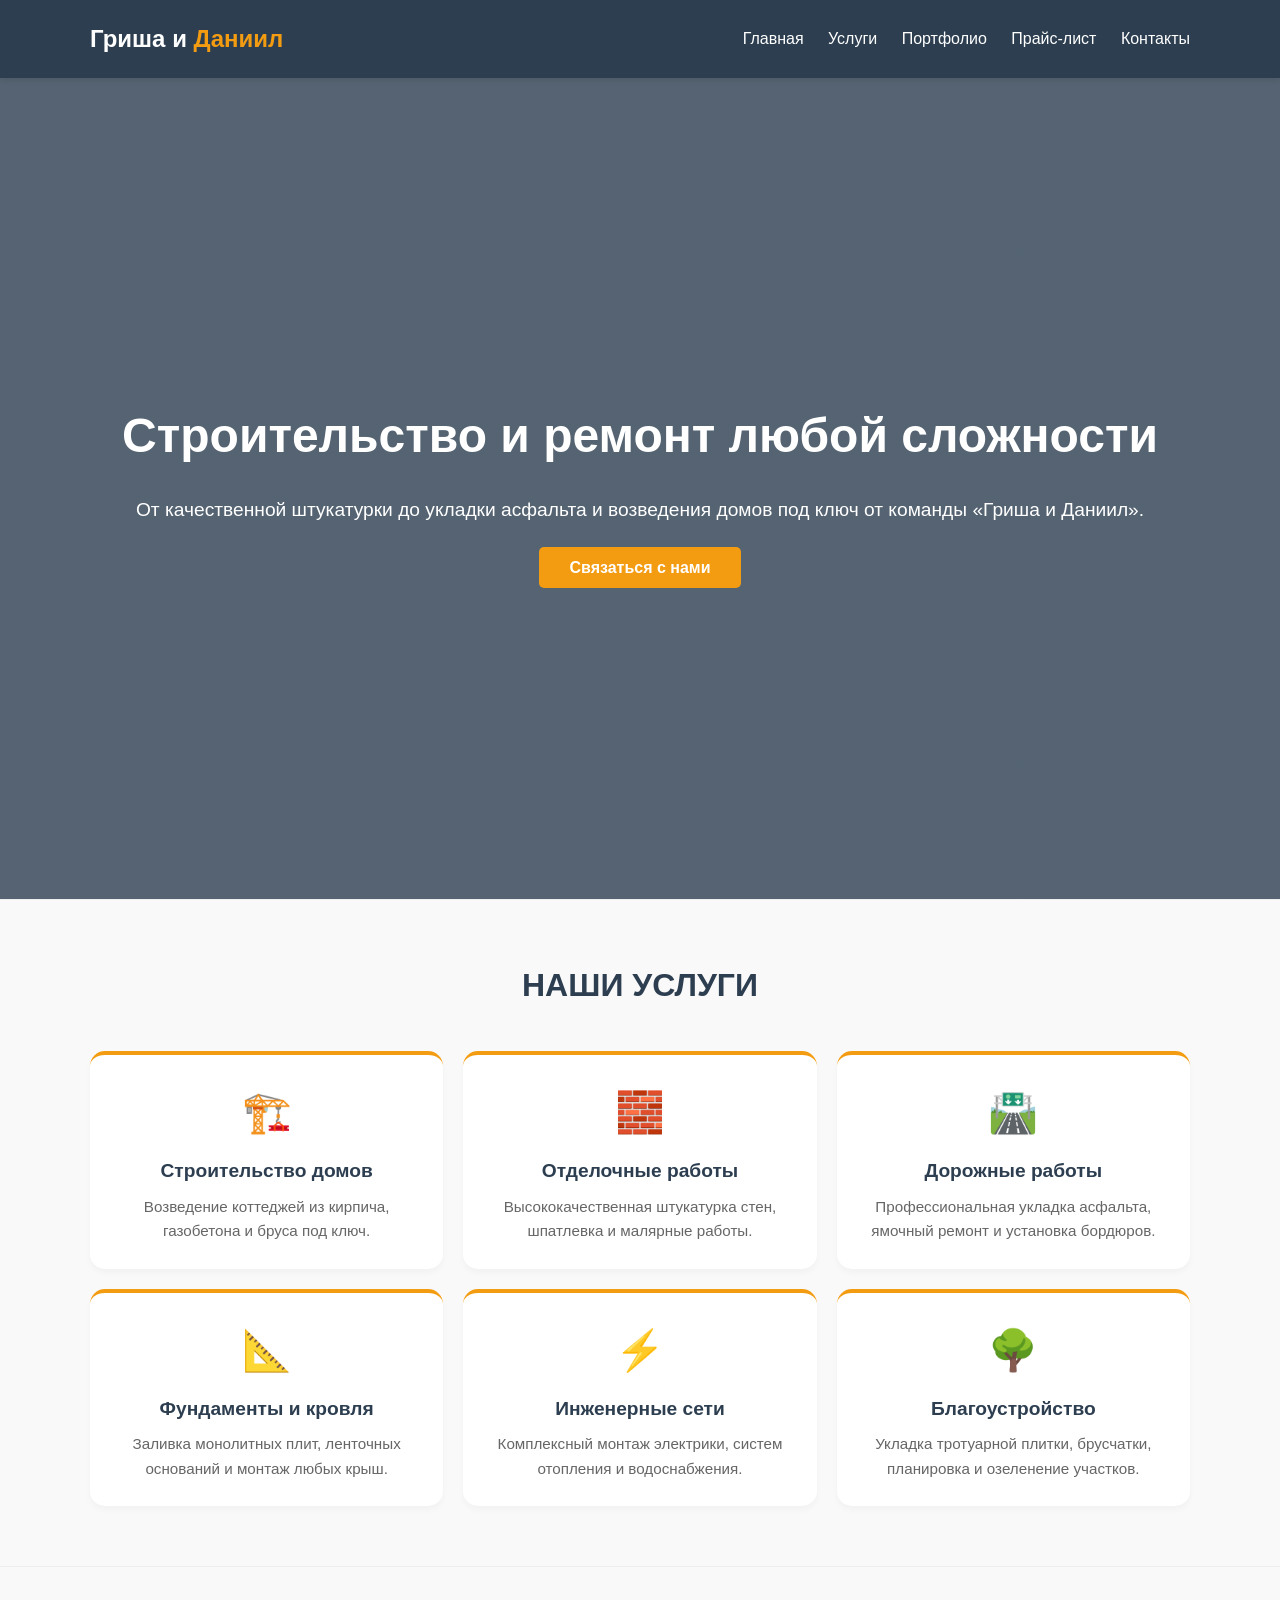
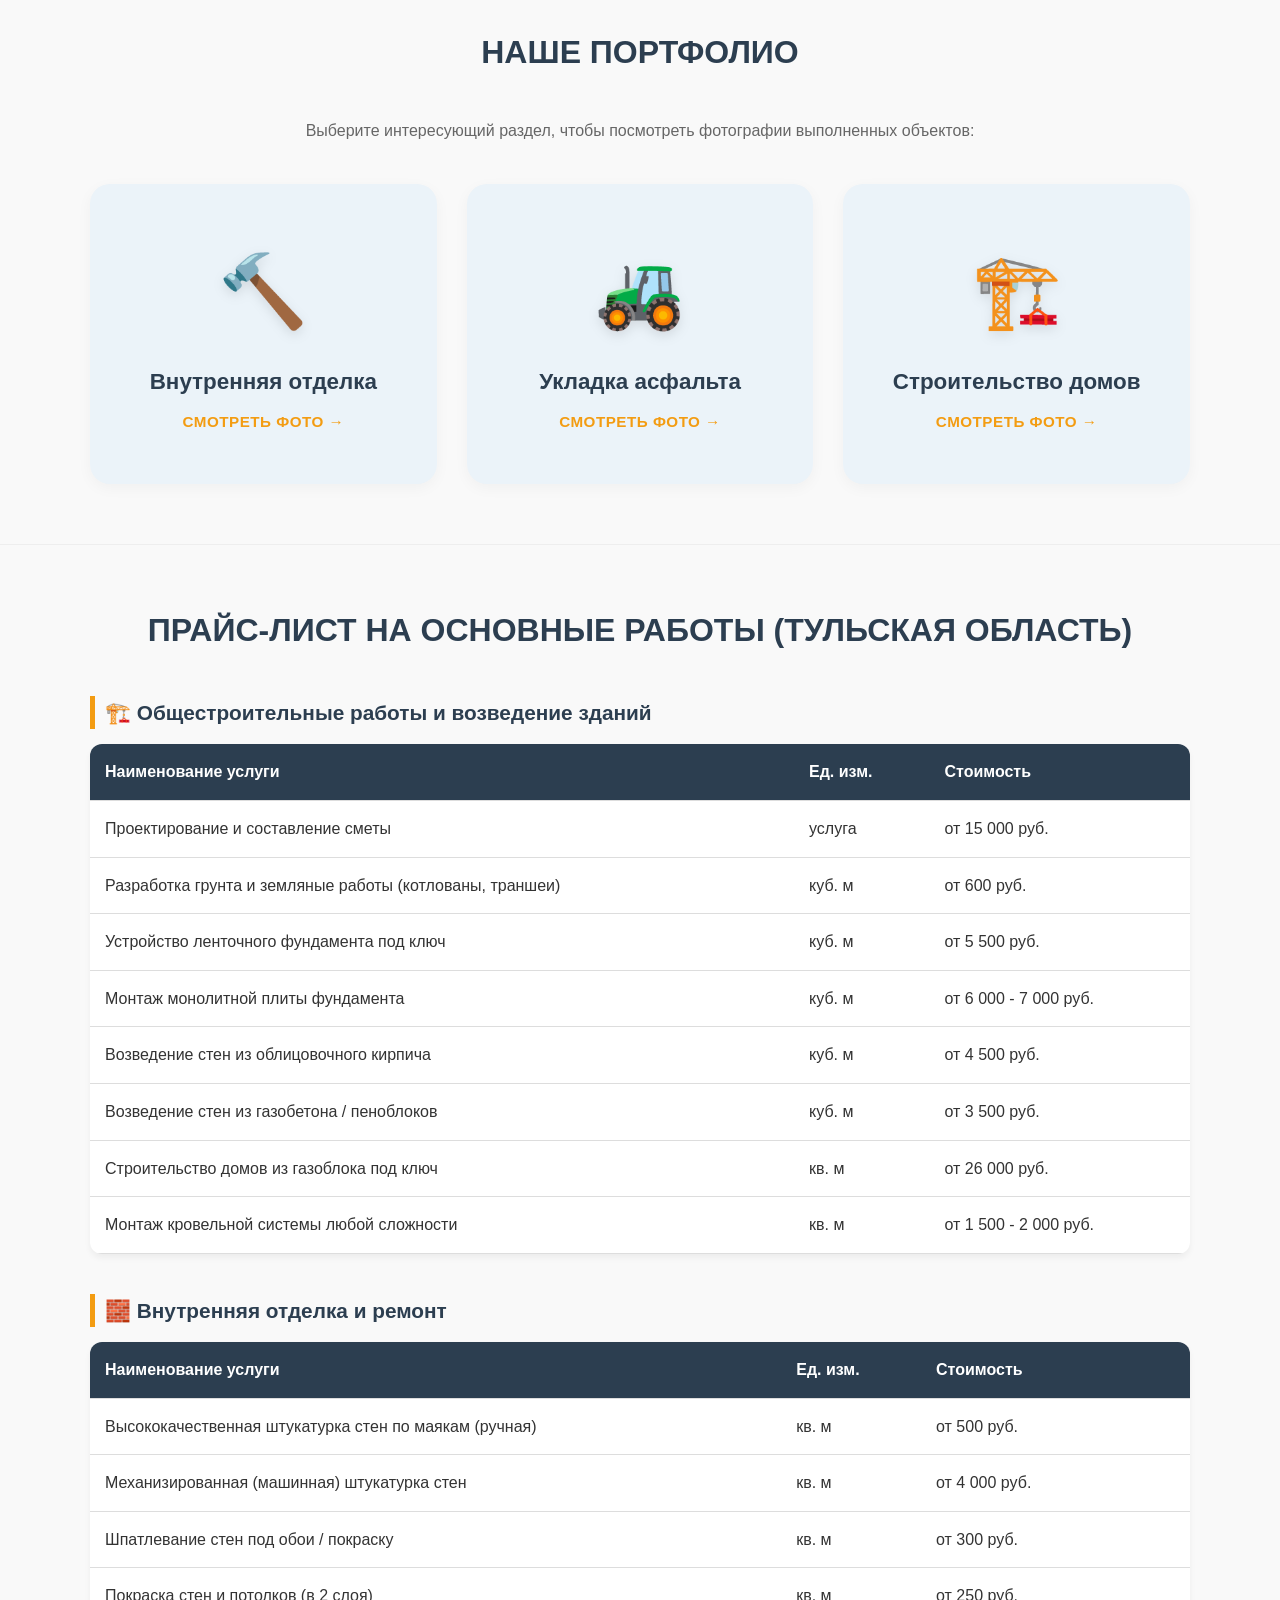
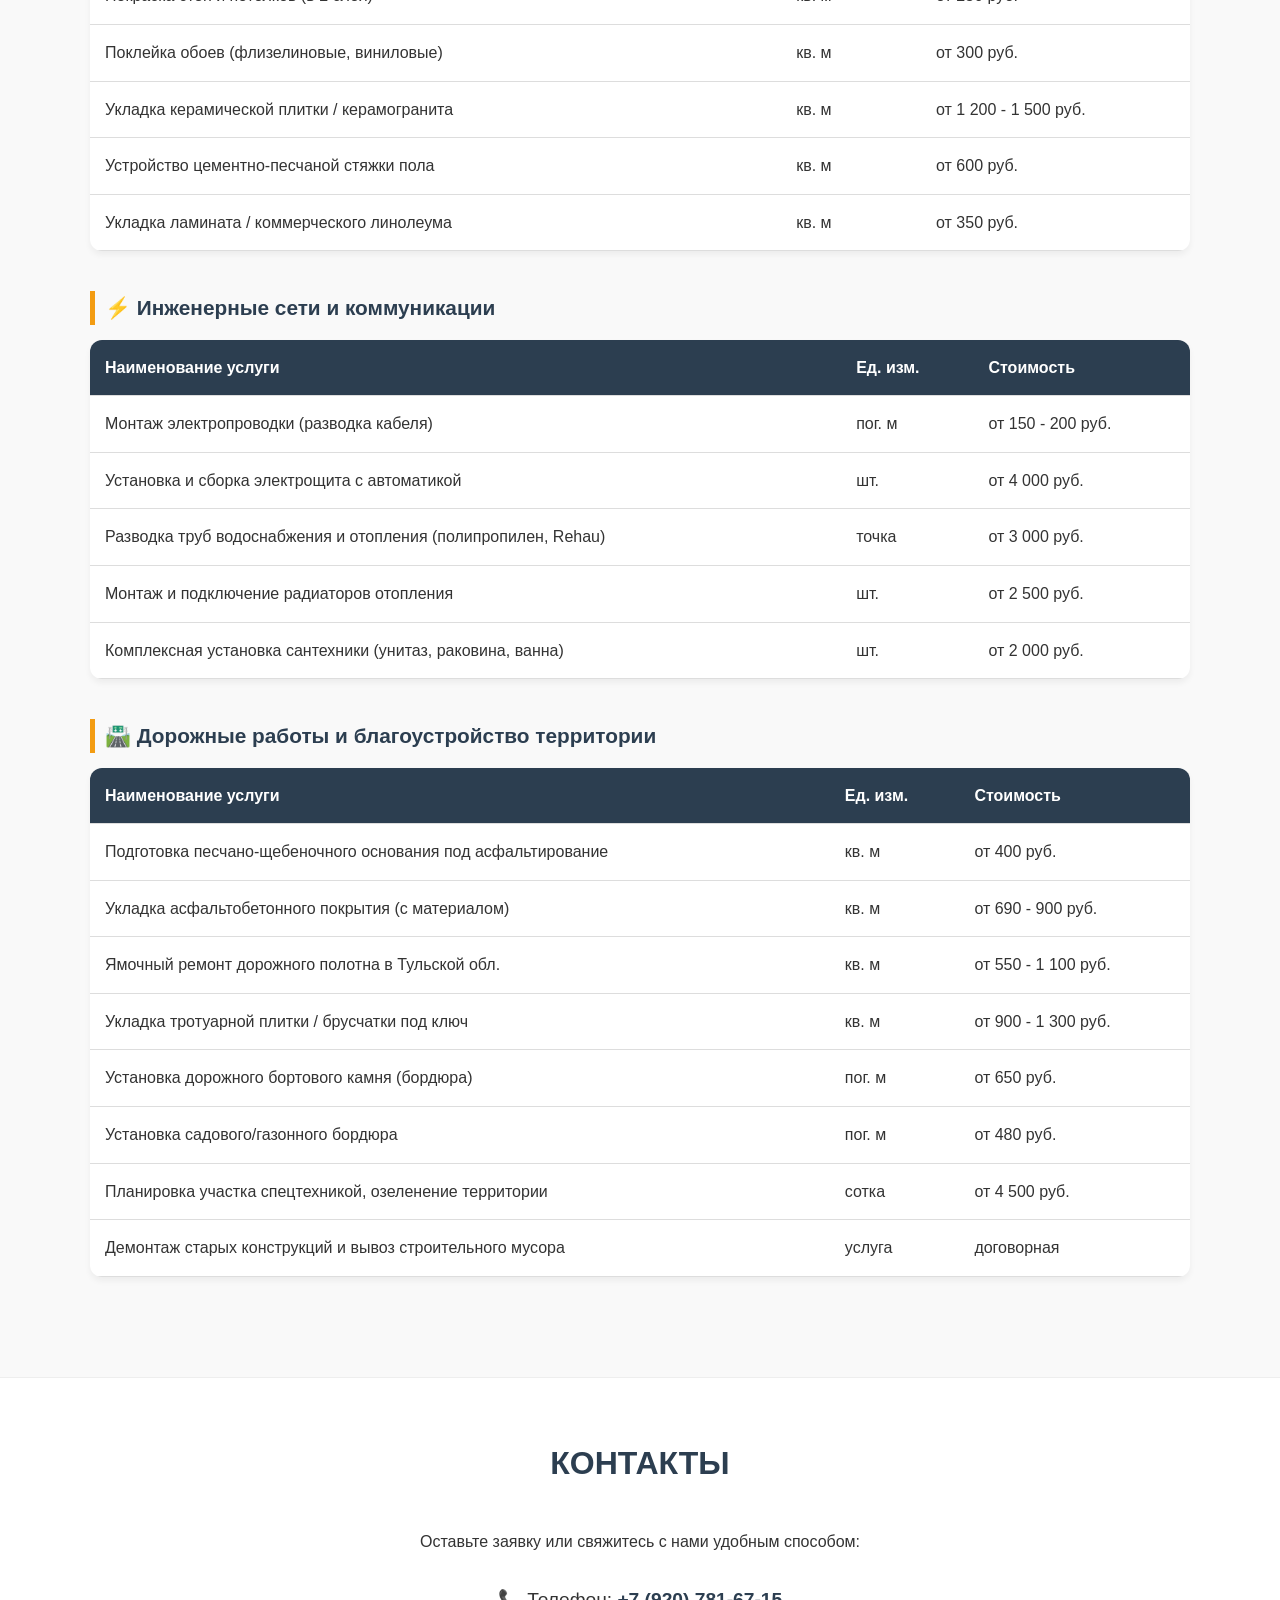
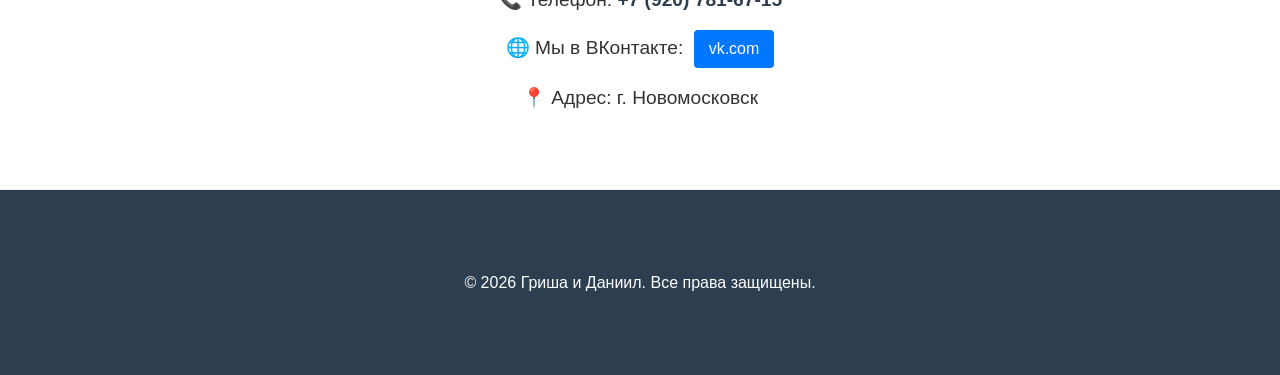
==== index.html @ 0c8245e2 "Add files via upload" ====
<!DOCTYPE html>
<html lang="ru">
<head>
    <meta charset="UTF-8">
    <meta name="viewport" content="width=device-width, initial-scale=1.0">
    <title>Гриша и Даниил | Строительные услуги в Тульской области</title>
    <link rel="stylesheet" href="style.css">
</head>
<body>

    <!-- Шапка сайта -->
    <header>
        <div class="container header-flex">
            <div class="logo">Гриша и <span>Даниил</span></div>
            <nav>
                <a href="#home">Главная</a>
                <a href="#services">Услуги</a>
                <a href="#portfolio">Портфолио</a>
                <a href="#price">Прайс-лист</a>
                <a href="#contacts">Контакты</a>
            </nav>
        </div>
    </header>

    <!-- Главный баннер -->
    <section id="home" class="hero">
        <div class="container hero-text">
            <h1>Строительство и ремонт любой сложности</h1>
            <p>От качественной штукатурки до укладки асфальта и возведения домов под ключ от команды «Гриша и Даниил».</p>
            <a href="#contacts" class="btn">Связаться с нами</a>
        </div>
    </section>

    <!-- Услуги -->
    <section id="services" class="services">
        <div class="container">
            <h2>Наши услуги</h2>
            <div class="grid services-grid">
                <div class="card service-card">
                    <div class="service-icon">🏗️</div>
                    <h3>Строительство домов</h3>
                    <p>Возведение коттеджей из кирпича, газобетона и бруса под ключ.</p>
                </div>
                <div class="card service-card">
                    <div class="service-icon">🧱</div>
                    <h3>Отделочные работы</h3>
                    <p>Высококачественная штукатурка стен, шпатлевка и малярные работы.</p>
                </div>
                <div class="card service-card">
                    <div class="service-icon">🛣️</div>
                    <h3>Дорожные работы</h3>
                    <p>Профессиональная укладка асфальта, ямочный ремонт и установка бордюров.</p>
                </div>
                <div class="card service-card">
                    <div class="service-icon">📐</div>
                    <h3>Фундаменты и кровля</h3>
                    <p>Заливка монолитных плит, ленточных оснований и монтаж любых крыш.</p>
                </div>
                <div class="card service-card">
                    <div class="service-icon">⚡</div>
                    <h3>Инженерные сети</h3>
                    <p>Комплексный монтаж электрики, систем отопления и водоснабжения.</p>
                </div>
                <div class="card service-card">
                    <div class="service-icon">🌳</div>
                    <h3>Благоустройство</h3>
                    <p>Укладка тротуарной плитки, брусчатки, планировка и озеленение участков.</p>
                </div>
            </div>
        </div>
    </section>

    <!-- Портфолио -->
    <section id="portfolio" class="portfolio">
        <div class="container">
            <h2>Наше портфолио</h2>
            <p style="text-align: center; margin-bottom: 40px; color: #666;">Выберите интересующий раздел, чтобы посмотреть фотографии выполненных объектов:</p>
            <div class="grid">
                <a href="portfolio-otdelka.html" class="portfolio-folder">
                    <div class="folder-icon">🔨</div>
                    <h3>Внутренняя отделка</h3>
                    <span>Смотреть фото &rarr;</span>
                </a>
                <a href="portfolio-asfalt.html" class="portfolio-folder">
                    <div class="folder-icon">🚜</div>
                    <h3>Укладка асфальта</h3>
                    <span>Смотреть фото &rarr;</span>
                </a>
                <a href="portfolio-doma.html" class="portfolio-folder">
                    <div class="folder-icon">🏗️</div>
                    <h3>Строительство домов</h3>
                    <span>Смотреть фото &rarr;</span>
                </a>
            </div>
        </div>
    </section>

    <!-- Прайс-лист -->
    <section id="price" class="price">
        <div class="container">
            <h2>Прайс-лист на основные работы (Тульская область)</h2>
            
            <div class="price-category">
                <h3>🏗️ Общестроительные работы и возведение зданий</h3>
                <table>
                    <tr><th>Наименование услуги</th><th>Ед. изм.</th><th>Стоимость</th></tr>
                    <tr><td>Проектирование и составление сметы</td><td>услуга</td><td>от 15 000 руб.</td></tr>
                    <tr><td>Разработка грунта и земляные работы (котлованы, траншеи)</td><td>куб. м</td><td>от 600 руб.</td></tr>
                    <tr><td>Устройство ленточного фундамента под ключ</td><td>куб. м</td><td>от 5 500 руб.</td></tr>
                    <tr><td>Монтаж монолитной плиты фундамента</td><td>куб. м</td><td>от 6 000 - 7 000 руб.</td></tr>
                    <tr><td>Возведение стен из облицовочного кирпича</td><td>куб. м</td><td>от 4 500 руб.</td></tr>
                    <tr><td>Возведение стен из газобетона / пеноблоков</td><td>куб. м</td><td>от 3 500 руб.</td></tr>
                    <tr><td>Строительство домов из газоблока под ключ</td><td>кв. м</td><td>от 26 000 руб.</td></tr>
                    <tr><td>Монтаж кровельной системы любой сложности</td><td>кв. м</td><td>от 1 500 - 2 000 руб.</td></tr>
                </table>
            </div>

            <div class="price-category">
                <h3>🧱 Внутренняя отделка и ремонт</h3>
                <table>
                    <tr><th>Наименование услуги</th><th>Ед. изм.</th><th>Стоимость</th></tr>
                    <tr><td>Высококачественная штукатурка стен по маякам (ручная)</td><td>кв. м</td><td>от 500 руб.</td></tr>
                    <tr><td>Механизированная (машинная) штукатурка стен</td><td>кв. м</td><td>от 4 000 руб.</td></tr>
                    <tr><td>Шпатлевание стен под обои / покраску</td><td>кв. м</td><td>от 300 руб.</td></tr>
                    <tr><td>Покраска стен и потолков (в 2 слоя)</td><td>кв. м</td><td>от 250 руб.</td></tr>
                    <tr><td>Поклейка обоев (флизелиновые, виниловые)</td><td>кв. м</td><td>от 300 руб.</td></tr>
                    <tr><td>Укладка керамической плитки / керамогранита</td><td>кв. м</td><td>от 1 200 - 1 500 руб.</td></tr>
                    <tr><td>Устройство цементно-песчаной стяжки пола</td><td>кв. м</td><td>от 600 руб.</td></tr>
                    <tr><td>Укладка ламината / коммерческого линолеума</td><td>кв. м</td><td>от 350 руб.</td></tr>
                </table>
            </div>

            <div class="price-category">
                <h3>⚡ Инженерные сети и коммуникации</h3>
                <table>
                    <tr><th>Наименование услуги</th><th>Ед. изм.</th><th>Стоимость</th></tr>
                    <tr><td>Монтаж электропроводки (разводка кабеля)</td><td>пог. м</td><td>от 150 - 200 руб.</td></tr>
                    <tr><td>Установка и сборка электрощита с автоматикой</td><td>шт.</td><td>от 4 000 руб.</td></tr>
                    <tr><td>Разводка труб водоснабжения и отопления (полипропилен, Rehau)</td><td>точка</td><td>от 3 000 руб.</td></tr>
                    <tr><td>Mонтаж и подключение радиаторов отопления</td><td>шт.</td><td>от 2 500 руб.</td></tr>
                    <tr><td>Комплексная установка сантехники (унитаз, раковина, ванна)</td><td>шт.</td><td>от 2 000 руб.</td></tr>
                </table>
            </div>

            <div class="price-category">
                <h3>🛣️ Дорожные работы и благоустройство территории</h3>
                <table>
                    <tr><th>Наименование услуги</th><th>Ед. изм.</th><th>Стоимость</th></tr>
                    <tr><td>Подготовка песчано-щебеночного основания под асфальтирование</td><td>кв. м</td><td>от 400 руб.</td></tr>
                    <tr><td>Укладка асфальтобетонного покрытия (с материалом)</td><td>кв. м</td><td>от 690 - 900 руб.</td></tr>
                    <tr><td>Ямочный ремонт дорожного полотна в Тульской обл.</td><td>кв. м</td><td>от 550 - 1 100 руб.</td></tr>
                    <tr><td>Укладка тротуарной плитки / брусчатки под ключ</td><td>кв. м</td><td>от 900 - 1 300 руб.</td></tr>
                    <tr><td>Установка дорожного бортового камня (бордюра)</td><td>пог. м</td><td>от 650 руб.</td></tr>
                    <tr><td>Установка садового/газонного бордюра</td><td>пог. м</td><td>от 480 руб.</td></tr>
                    <tr><td>Планировка участка спецтехникой, озеленение территории</td><td>сотка</td><td>от 4 500 руб.</td></tr>
                    <tr><td>Демонтаж старых конструкций и вывоз строительного мусора</td><td>услуга</td><td>договорная</td></tr>
                </table>
            </div>

        </div>
    </section>

    <!-- Контакты -->
    <section id="contacts" class="contacts">
        <div class="container">
            <h2>Контакты</h2>
            <p>Оставьте заявку или свяжитесь с нами удобным способом:</p>
            <div class="contact-info">
                <p>📞 Телефон: <a href="tel:+79207816715" class="contact-link">+7 (920) 781-67-15</a></p>
                <p>🌐 Мы в ВКонтакте: <a href="https://vk.com" target="_blank" class="vk-btn">vk.com</a></p>
                <p>📍 Адрес: г. Новомосковск</p>
            </div>
        </div>
    </section>

    <!-- Подвал -->
    <footer>
        <div class="container">
            <p>&copy; 2026 Гриша и Даниил. Все права защищены.</p>
        </div>
    </footer>

</body>
</html>
---- style.css ----
/* Общие стили */
* {
    margin: 0;
    padding: 0;
    box-sizing: border-box;
    font-family: 'Segoe UI', Tahoma, Geneva, Verdana, sans-serif;
    scroll-behavior: smooth;
}

body {
    color: #333;
    line-height: 1.6;
    background-color: #f9f9f9;
}

.container {
    width: 90%;
    max-width: 1100px;
    margin: 0 auto;
    padding: 60px 0;
}

section {
    border-bottom: 1px solid #eee;
}

h2 {
    text-align: center;
    margin-bottom: 40px;
    font-size: 2rem;
    color: #2c3e50;
    text-transform: uppercase;
}

/* Шапка */
header {
    background: #2c3e50;
    position: fixed;
    width: 100%;
    top: 0;
    z-index: 1000;
    box-shadow: 0 2px 5px rgba(0,0,0,0.1);
}

.header-flex {
    display: flex;
    justify-content: space-between;
    align-items: center;
    padding: 20px 0;
}

.logo {
    color: #fff;
    font-size: 1.5rem;
    font-weight: bold;
}

.logo span {
    color: #f39c12;
}

nav a {
    color: #fff;
    text-decoration: none;
    margin-left: 20px;
    font-weight: 500;
    transition: 0.3s;
}

nav a:hover {
    color: #f39c12;
}

/* Главный баннер */
.hero {
    background: linear-gradient(rgba(44, 62, 80, 0.8), rgba(44, 62, 80, 0.8)), url('https://unsplash.com') no-repeat center center/cover;
    height: 100vh;
    display: flex;
    align-items: center;
    text-align: center;
    color: #fff;
    padding-top: 80px;
}

.hero-text h1 {
    font-size: 3rem;
    margin-bottom: 20px;
}

.hero-text p {
    font-size: 1.2rem;
    margin-bottom: 30px;
}

.btn {
    background: #f39c12;
    color: #fff;
    padding: 12px 30px;
    text-decoration: none;
    font-weight: bold;
    border-radius: 5px;
    transition: 0.3s;
}

.btn:hover {
    background: #e67e22;
}

/* Сетки */
.grid {
    display: grid;
    grid-template-columns: repeat(auto-fit, minmax(300px, 1fr));
    gap: 30px;
}

.services-grid {
    grid-template-columns: repeat(auto-fit, minmax(280px, 1fr));
    gap: 20px;
}

/* Услуги */
.service-card {
    background: #fff;
    padding: 25px 20px;
    border-radius: 15px;
    box-shadow: 0 4px 6px rgba(0,0,0,0.03);
    border-top: 4px solid #f39c12;
    text-align: center;
    transition: transform 0.3s ease;
}

.service-card:hover {
    transform: translateY(-5px);
}

.service-icon {
    font-size: 2.5rem;
    margin-bottom: 12px;
}

.service-card h3 {
    margin-bottom: 8px;
    color: #2c3e50;
    font-size: 1.2rem;
}

.service-card p {
    font-size: 0.95rem;
    color: #666;
}

/* Портфолио плитки */
.portfolio-folder {
    background: #ebf3f9;
    border: none;
    border-radius: 20px;
    padding: 50px 30px;
    text-align: center;
    text-decoration: none;
    color: #2c3e50;
    box-shadow: 0 4px 15px rgba(0, 0, 0, 0.04);
    transition: 0.3s all ease;
    display: flex;
    flex-direction: column;
    align-items: center;
    justify-content: center;
}

.portfolio-folder:hover {
    background: #e1eef7;
    transform: translateY(-8px);
    box-shadow: 0 12px 24px rgba(44, 62, 80, 0.15);
}

.folder-icon {
    font-size: 4.5rem;
    margin-bottom: 15px;
    filter: drop-shadow(0 4px 6px rgba(0,0,0,0.1));
}

.portfolio-folder h3 {
    font-size: 1.4rem;
    margin-bottom: 10px;
    font-weight: 600;
}

.portfolio-folder span {
    color: #f39c12;
    font-weight: bold;
    font-size: 0.95rem;
    text-transform: uppercase;
    letter-spacing: 0.5px;
}

/* Стили страниц галереи */
.portfolio-page-body {
    padding-top: 80px;
}

.page-portfolio h1 {
    text-align: center;
    margin-top: 20px;
    margin-bottom: 40px;
    color: #2c3e50;
}

.back-btn {
    display: inline-block;
    color: #f39c12;
    text-decoration: none;
    font-weight: bold;
    margin-bottom: 20px;
    transition: 0.3s;
}

.back-btn:hover {
    color: #e67e22;
    transform: translateX(-3px);
}

.gallery-grid {
    display: grid;
    grid-template-columns: repeat(auto-fit, minmax(300px, 1fr));
    gap: 25px;
}

.gallery-item {
    background: #fff;
    border-radius: 15px;
    overflow: hidden;
    box-shadow: 0 6px 12px rgba(0,0,0,0.05);
}

.gallery-item img {
    width: 100%;
    height: 250px;
    object-fit: cover;
    display: block;
}

.gallery-item p {
    padding: 15px;
    font-weight: 500;
    font-size: 1rem;
    text-align: center;
    background: #fff;
    color: #555;
}

/* Таблицы */
table {
    width: 100%;
    border-collapse: collapse;
    background: #fff;
    box-shadow: 0 4px 6px rgba(0,0,0,0.05);
    margin-bottom: 20px;
    border-radius: 12px;
    overflow: hidden;
}

th, td {
    padding: 15px;
    text-align: left;
    border-bottom: 1px solid #ddd;
}

th {
    background-color: #2c3e50;
    color: white;
}

tr:hover {
    background-color: #f5f5f5;
}

.price-category {
    margin-bottom: 40px;
}

.price-category h3 {
    color: #2c3e50;
    margin-bottom: 15px;
    font-size: 1.3rem;
    border-left: 5px solid #f39c12;
    padding-left: 10px;
}

/* Контакты */
.contacts {
    text-align: center;
    background: #fff;
}

.contact-info {
    margin-top: 30px;
    font-size: 1.2rem;
}

.contact-info p {
    margin: 15px 0;
}

.contact-link {
    color: #2c3e50;
    text-decoration: none;
    font-weight: bold;
    transition: 0.3s;
}

.contact-link:hover {
    color: #f39c12;
}

.vk-btn {
    display: inline-block;
    background: #0077ff;
    color: #fff;
    padding: 6px 15px;
    text-decoration: none;
    border-radius: 4px;
    font-weight: 500;
    font-size: 1rem;
    transition: 0.3s;
    margin-left: 5px;
}

.vk-btn:hover {
    background: #0056b3;
}

/* Подвал */
footer {
    background: #2c3e50;
    color: #fff;
    text-align: center;
    padding: 20px 0;
}

/* Адаптивность */
@media (max-width: 768px) {
    .header-flex {
        flex-direction: column;
    }
    nav {
        margin-top: 15px;
    }
    nav a {
        margin: 0 10px;
    }
    .hero-text h1 {
        font-size: 2rem;
    }
}
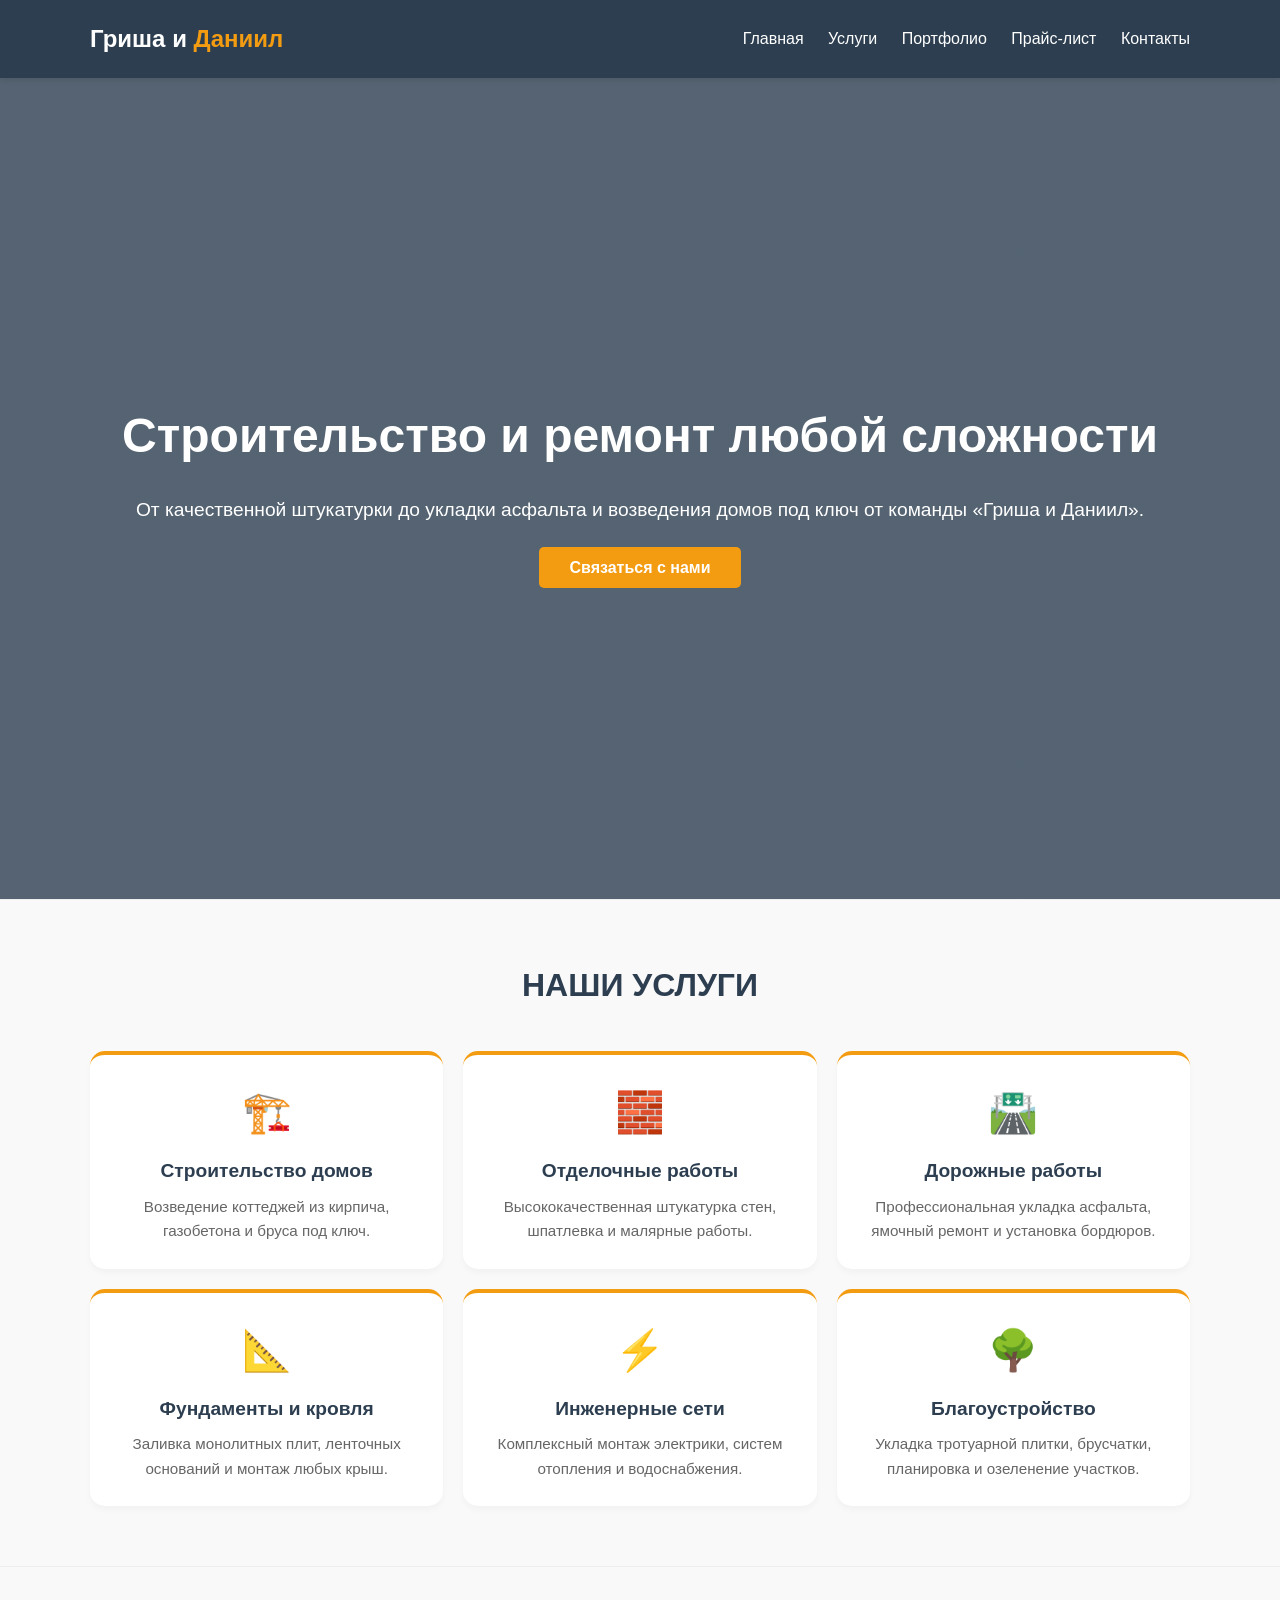
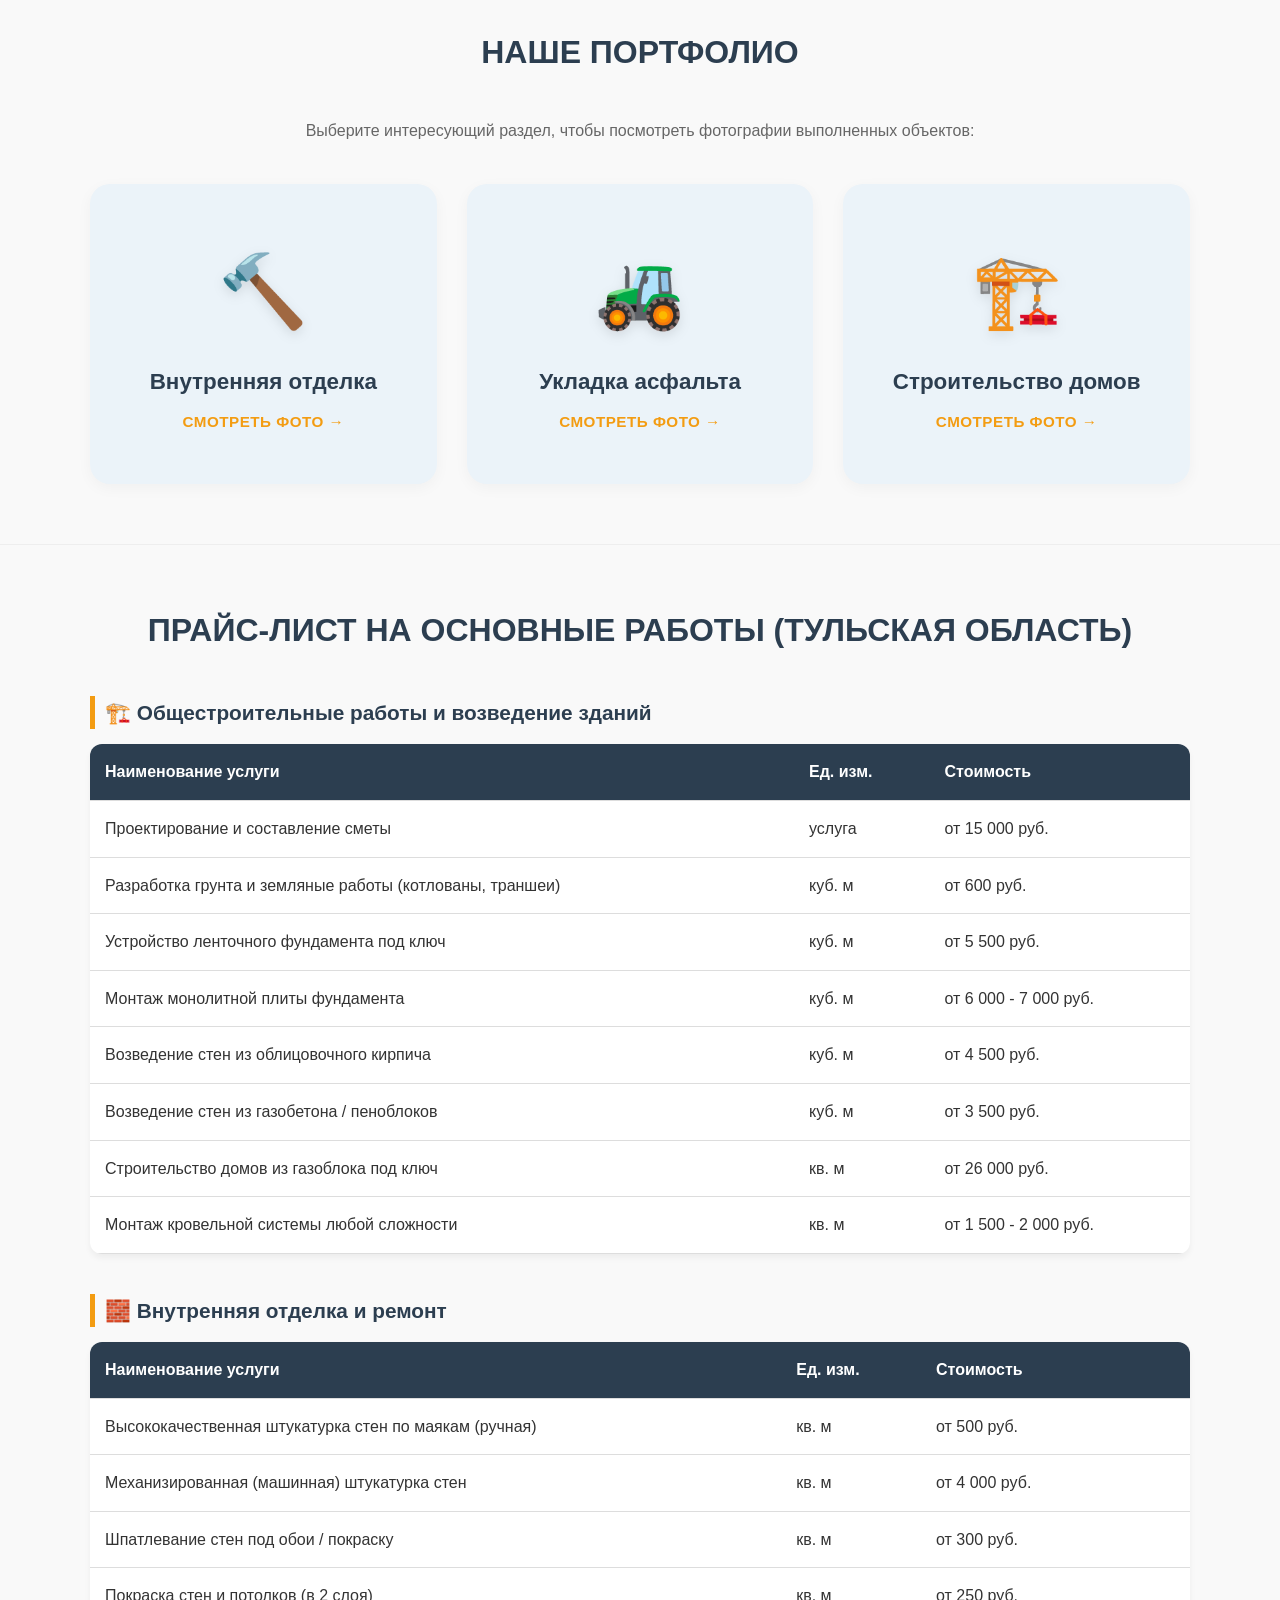
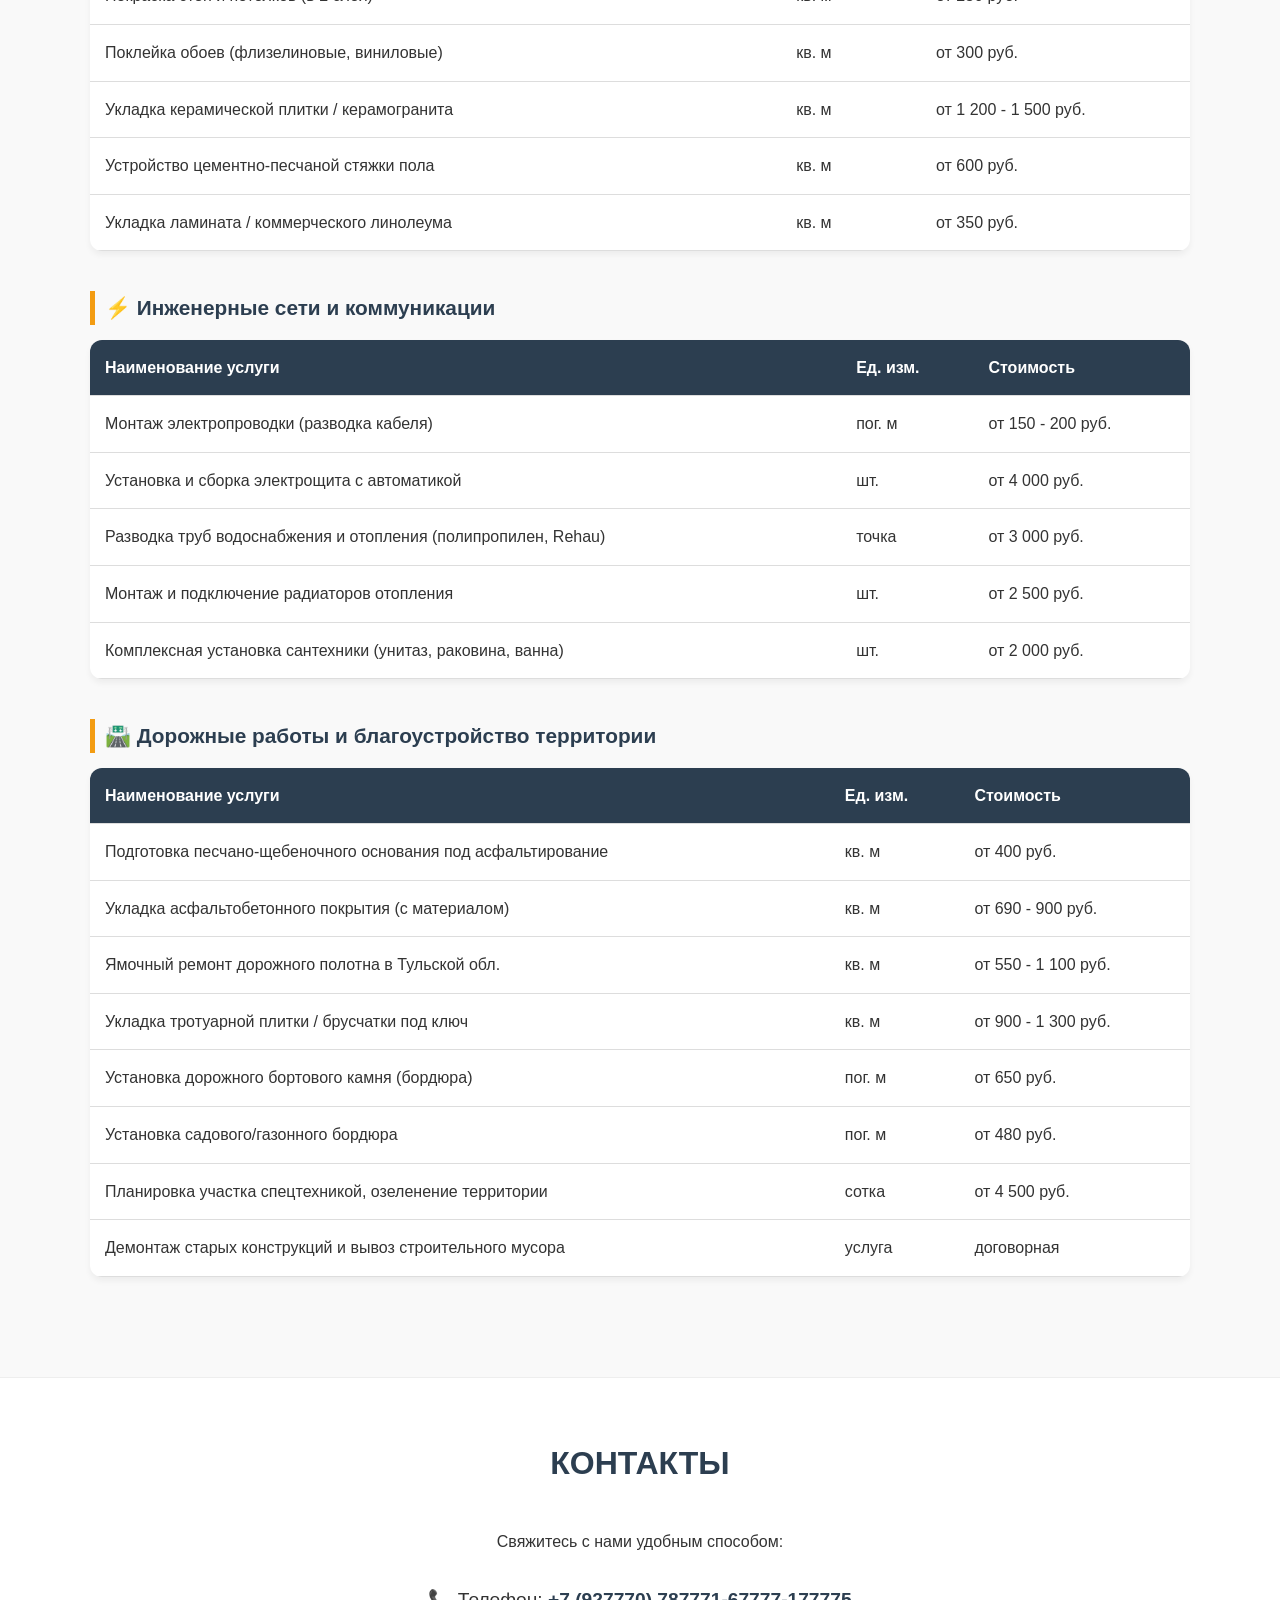
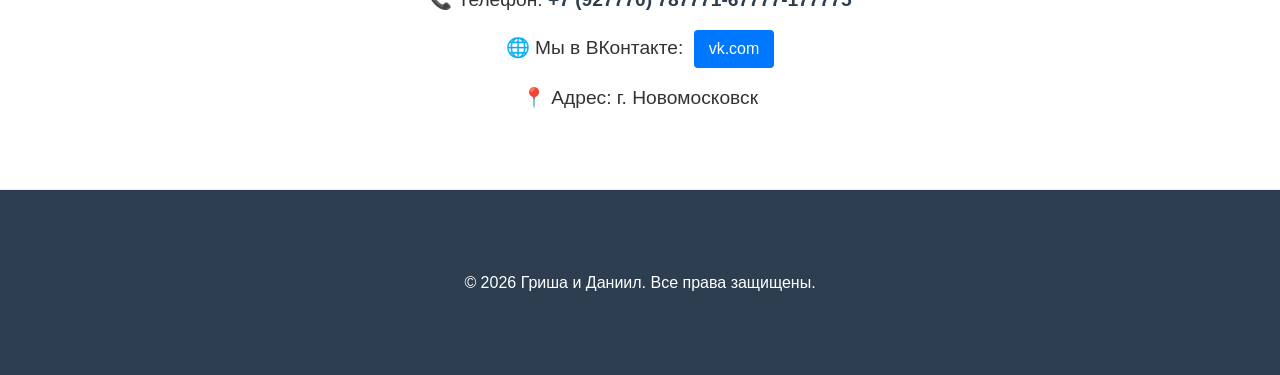
==== commit 2908e2af: "Update index.html" ====
--- a/index.html
+++ b/index.html
@@ -164,10 +164,10 @@
     <section id="contacts" class="contacts">
         <div class="container">
             <h2>Контакты</h2>
-            <p>Оставьте заявку или свяжитесь с нами удобным способом:</p>
+            <p>Свяжитесь с нами удобным способом:</p>
             <div class="contact-info">
-                <p>📞 Телефон: <a href="tel:+79207816715" class="contact-link">+7 (920) 781-67-15</a></p>
-                <p>🌐 Мы в ВКонтакте: <a href="https://vk.com" target="_blank" class="vk-btn">vk.com</a></p>
+                <p>📞 Телефон: <a href="tel:+79207816715" class="contact-link">+7 (927770) 787771-67777-177775</a></p>
+                <p>🌐 Мы в ВКонтакте: <a href="https://vk.ru/rilvampik2003" target="_blank" class="vk-btn">vk.com</a></p>
                 <p>📍 Адрес: г. Новомосковск</p>
             </div>
         </div>
--- a/style.css
+++ b/style.css
@@ -351,3 +351,59 @@
         font-size: 2rem;
     }
 }
+/* Модальное окно для просмотра фото на весь экран */
+.modal {
+    display: none; 
+    position: fixed; 
+    z-index: 2000; 
+    padding-top: 100px; 
+    left: 0;
+    top: 0;
+    width: 100%; 
+    height: 100%; 
+    overflow: auto; 
+    background-color: rgba(0,0,0,0.9); /* Черный фон с прозрачностью */
+}
+
+.modal-content {
+    margin: auto;
+    display: block;
+    width: 80%;
+    max-width: 800px;
+    border-radius: 10px;
+    animation-name: zoom;
+    animation-duration: 0.3s;
+}
+
+/* Анимация плавного появления */
+@keyframes zoom {
+    from {transform:scale(0)} 
+    to {transform:scale(1)}
+}
+
+/* Кнопка закрытия (крестик) */
+.close {
+    position: absolute;
+    top: 30px;
+    right: 35px;
+    color: #f1f1f1;
+    font-size: 40px;
+    font-weight: bold;
+    transition: 0.3s;
+    cursor: pointer;
+}
+
+.close:hover,
+.close:focus {
+    color: #f39c12;
+    text-decoration: none;
+    cursor: pointer;
+}
+
+/* Адаптивность для мобильных устройств */
+@media psychology and (max-width: 700px){
+    .modal-content {
+        width: 100%;
+        padding-top: 20%;
+    }
+}
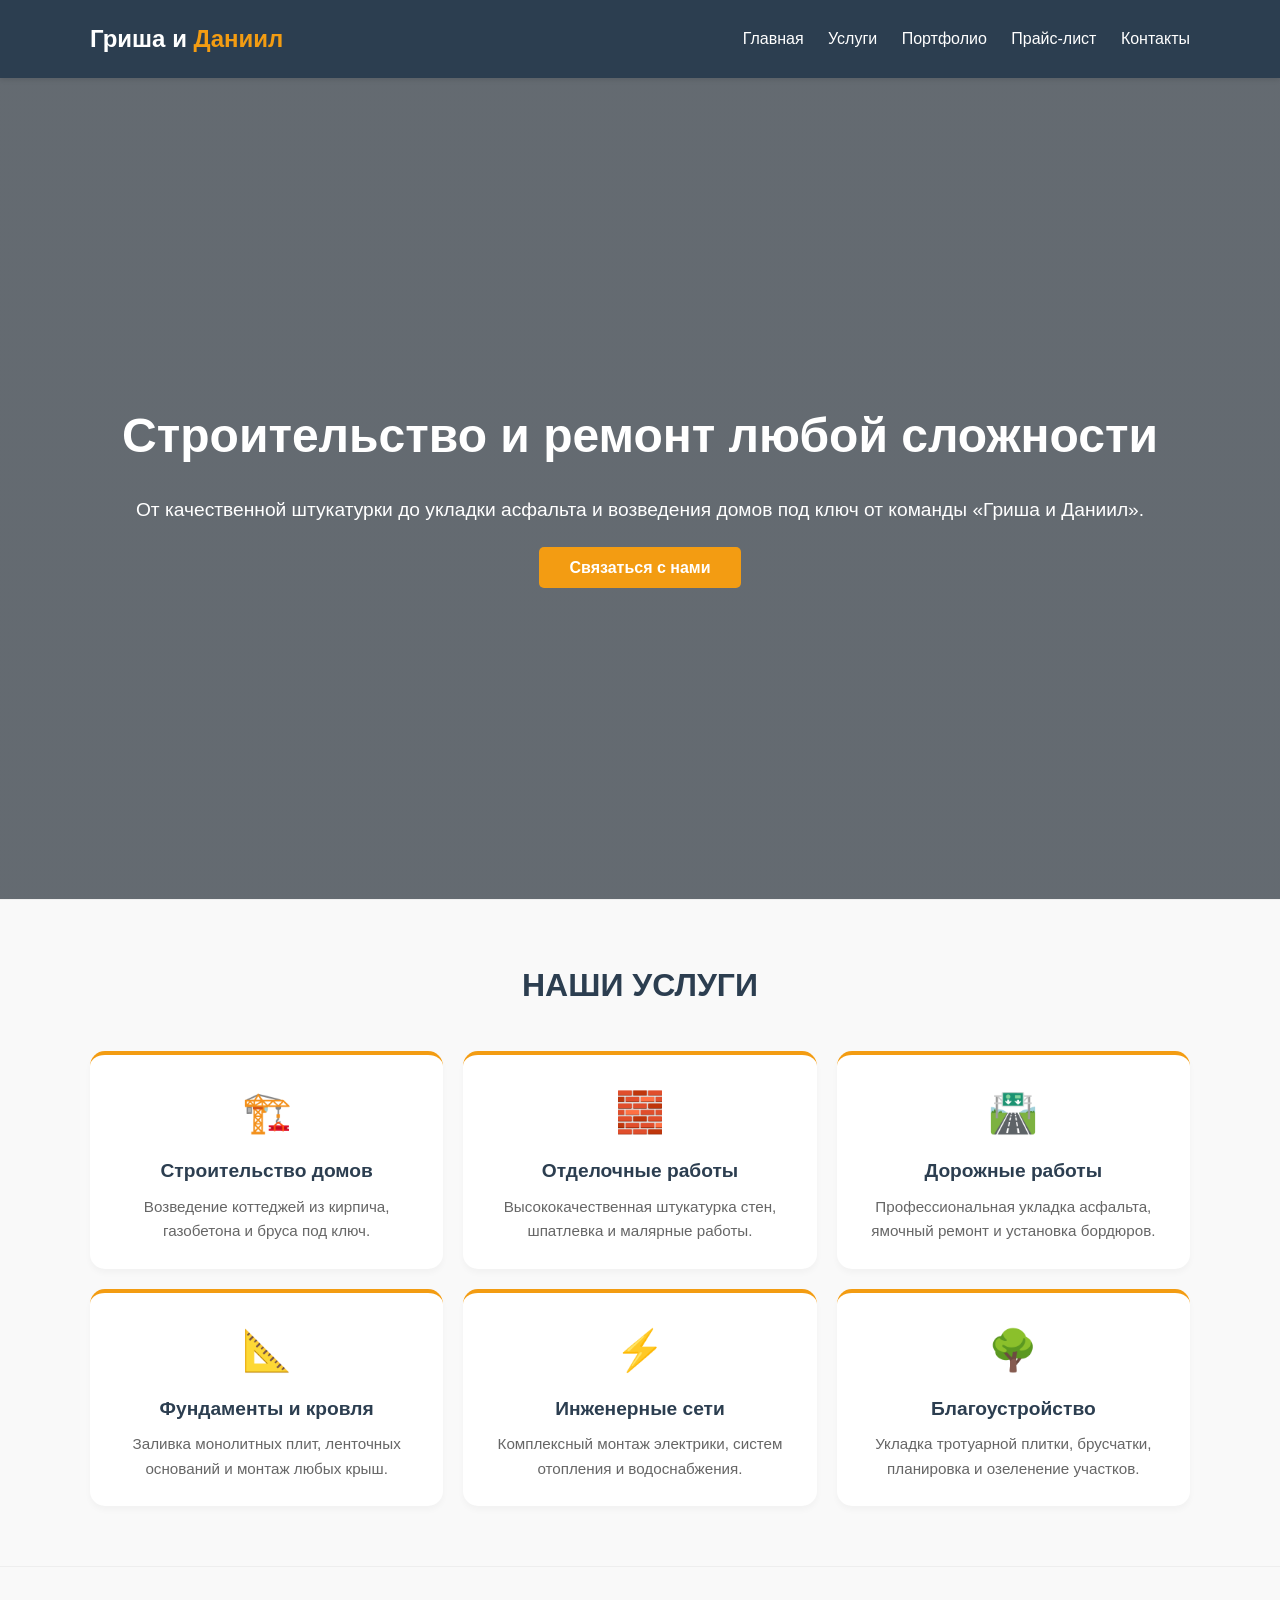
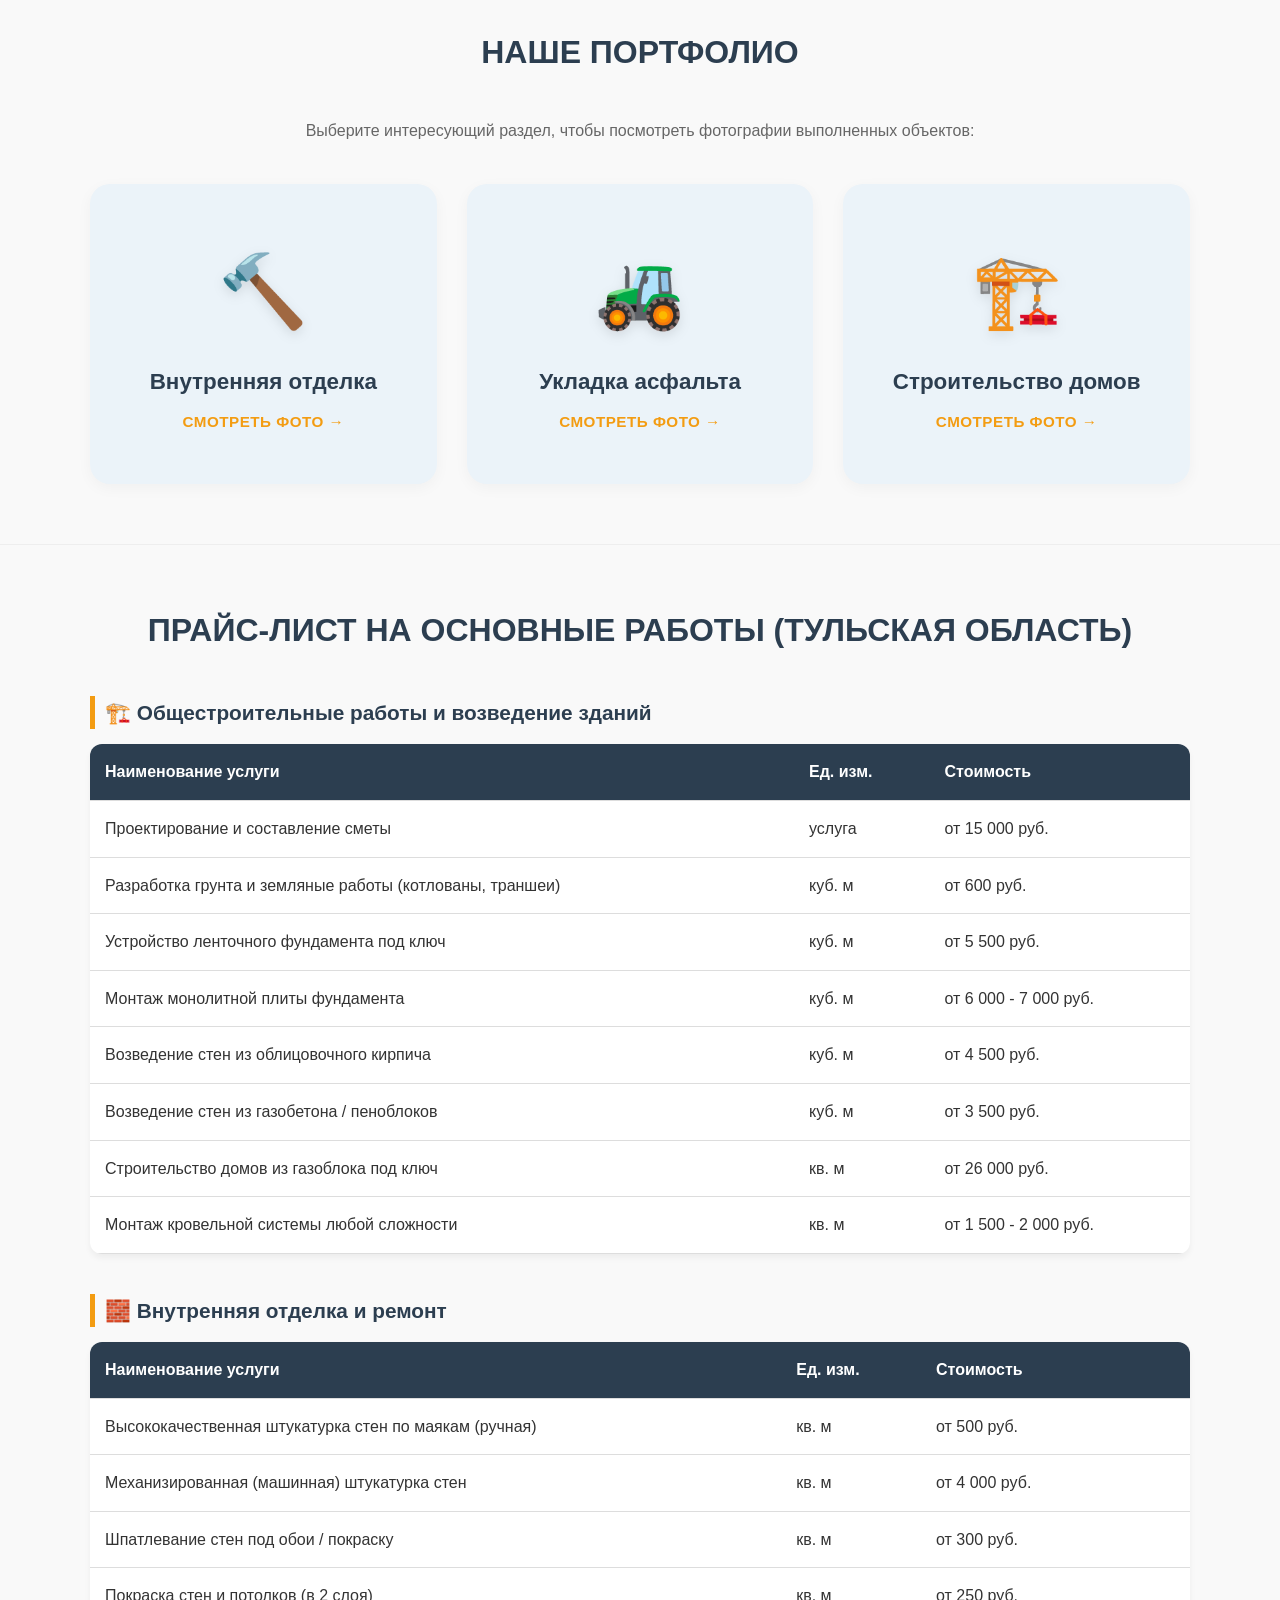
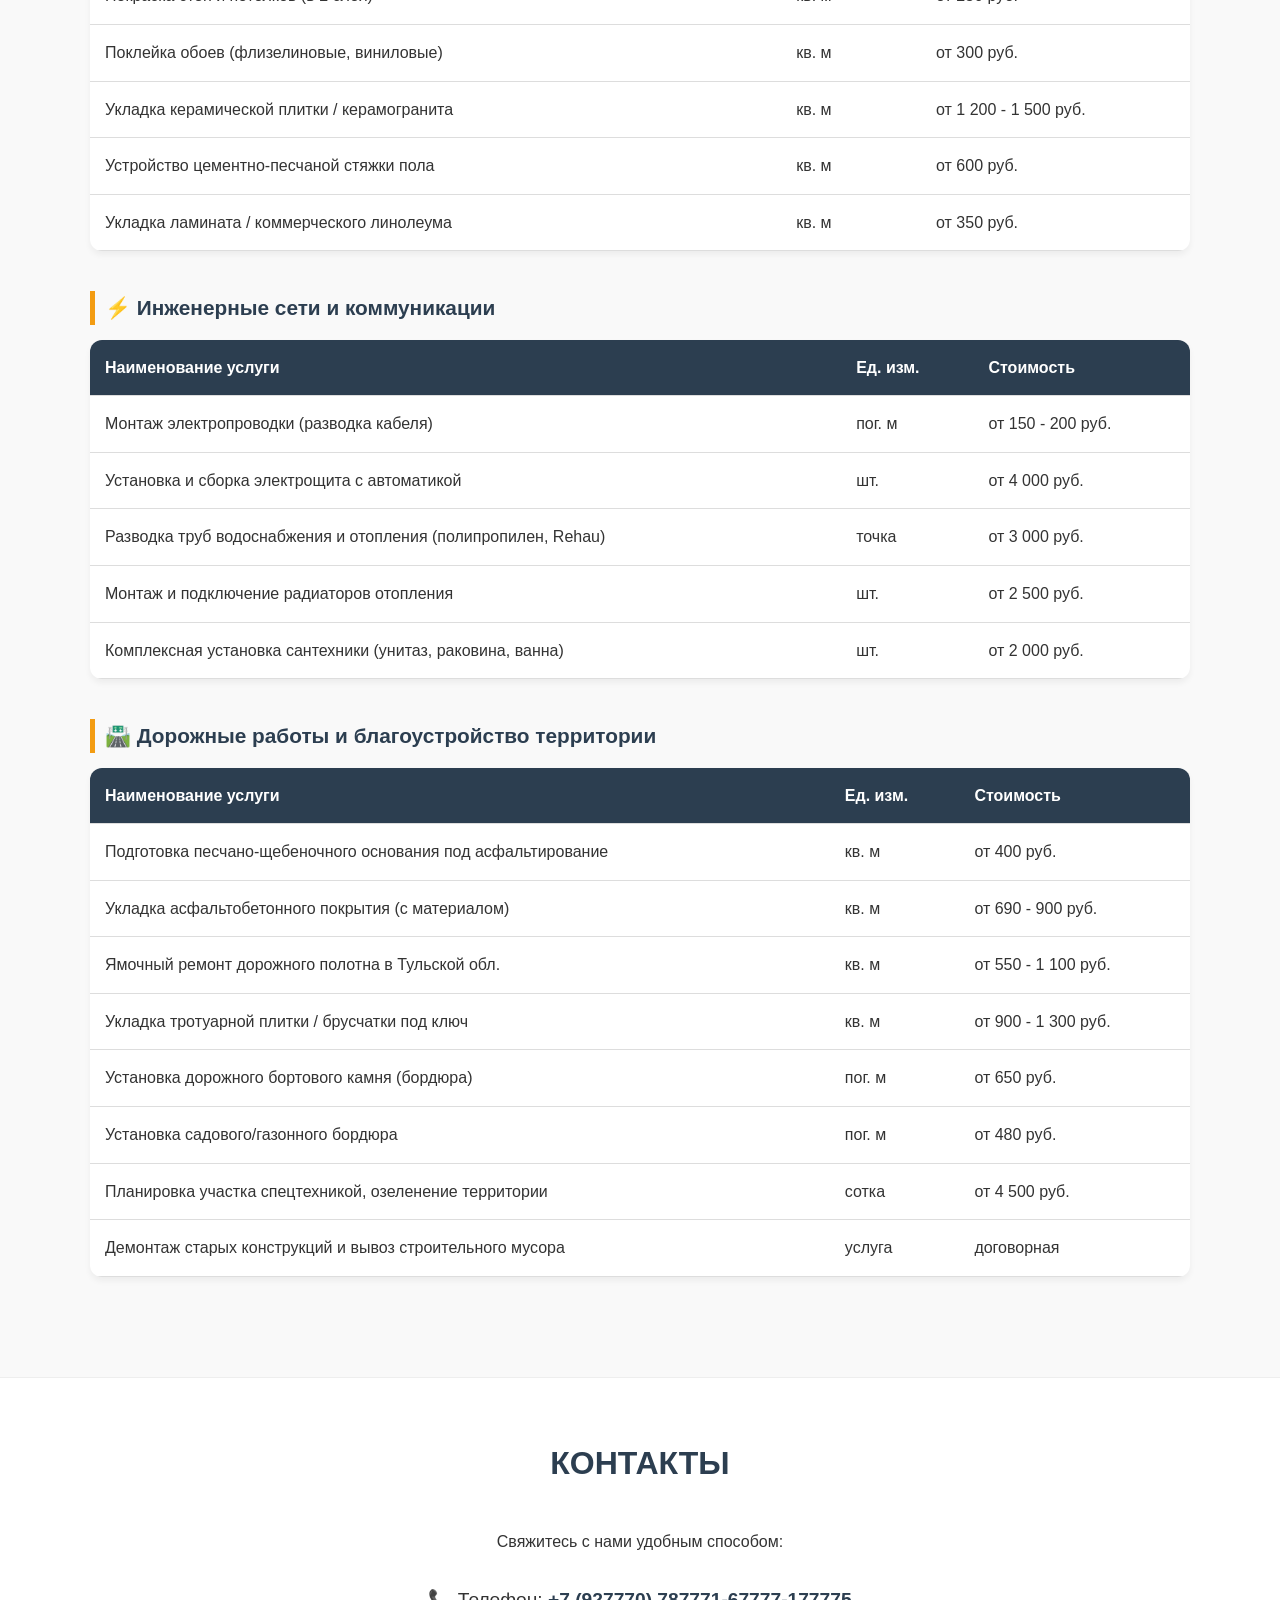
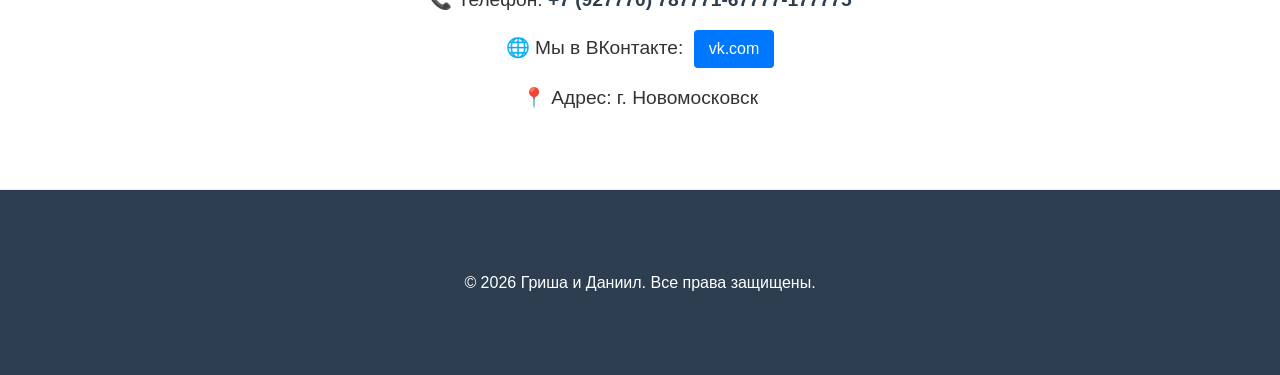
==== commit cba9567e: "Update index.html" ====
--- a/index.html
+++ b/index.html
@@ -11,7 +11,7 @@
     <!-- Шапка сайта -->
     <header>
         <div class="container header-flex">
-            <div class="logo">Гриша и <span>Даниил</span></div>
+            <div class="logo"><a href="#home" style="color: inherit; text-decoration: none;">Гриша и <span>Даниил</span></a></div>
             <nav>
                 <a href="#home">Главная</a>
                 <a href="#services">Услуги</a>
--- a/style.css
+++ b/style.css
@@ -71,9 +71,10 @@
     color: #f39c12;
 }
 
-/* Главный баннер */
+/* Главный баннер с фотографией */
 .hero {
-    background: linear-gradient(rgba(44, 62, 80, 0.8), rgba(44, 62, 80, 0.8)), url('https://unsplash.com') no-repeat center center/cover;
+    background: linear-gradient(rgba(20, 30, 40, 0.65), rgba(20, 30, 40, 0.65)), 
+                url('https://unsplash.com') no-repeat center center/cover;
     height: 100vh;
     display: flex;
     align-items: center;
